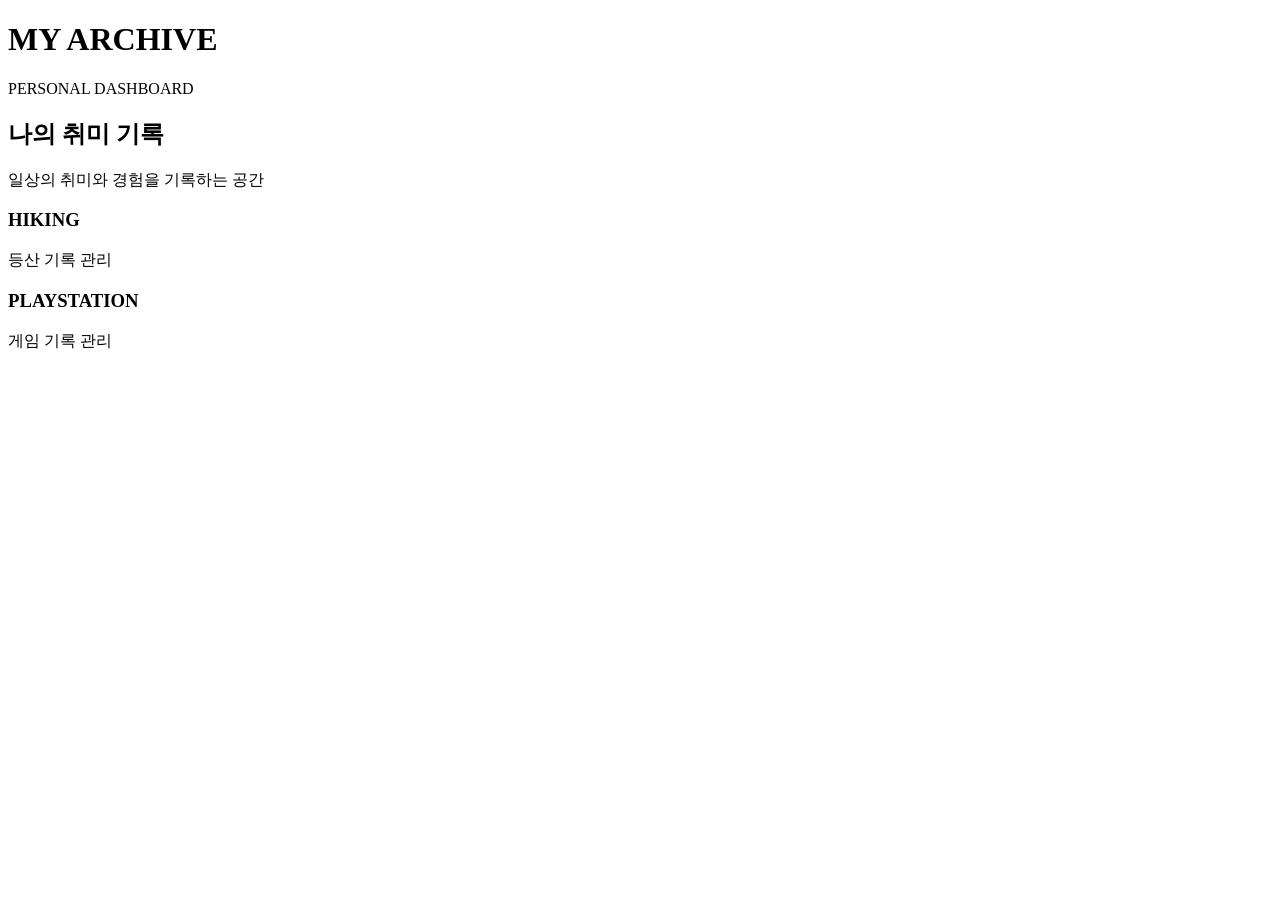
==== index.html @ bcbd9684 "Create index.html" ====
<!DOCTYPE html>
<html lang="ko">
<head>
    <meta charset="UTF-8">
    <meta name="viewport" content="width=device-width, initial-scale=1.0">
    <title>MY HOBBY ARCHIVE</title>

    <link rel="stylesheet" href="style.css">
</head>

<body>

    <!-- 상단 메뉴 -->
    <header>
        <h1>MY ARCHIVE</h1>
    </header>

    <!-- 메인 콘텐츠 -->
    <main>

        <!-- 소개 영역 -->
        <section class="intro">
            <p>PERSONAL DASHBOARD</p>
            <h2>나의 취미 기록</h2>
            <p>일상의 취미와 경험을 기록하는 공간</p>
        </section>

        <!-- 취미 메뉴 -->
        <section class="hobby-section">

            <div class="hobby-card hiking">
                <h3>HIKING</h3>
                <p>등산 기록 관리</p>
            </div>

            <div class="hobby-card playstation">
                <h3>PLAYSTATION</h3>
                <p>게임 기록 관리</p>
            </div>

        </section>

    </main>

    <script src="script.js"></script>

</body>
</html>
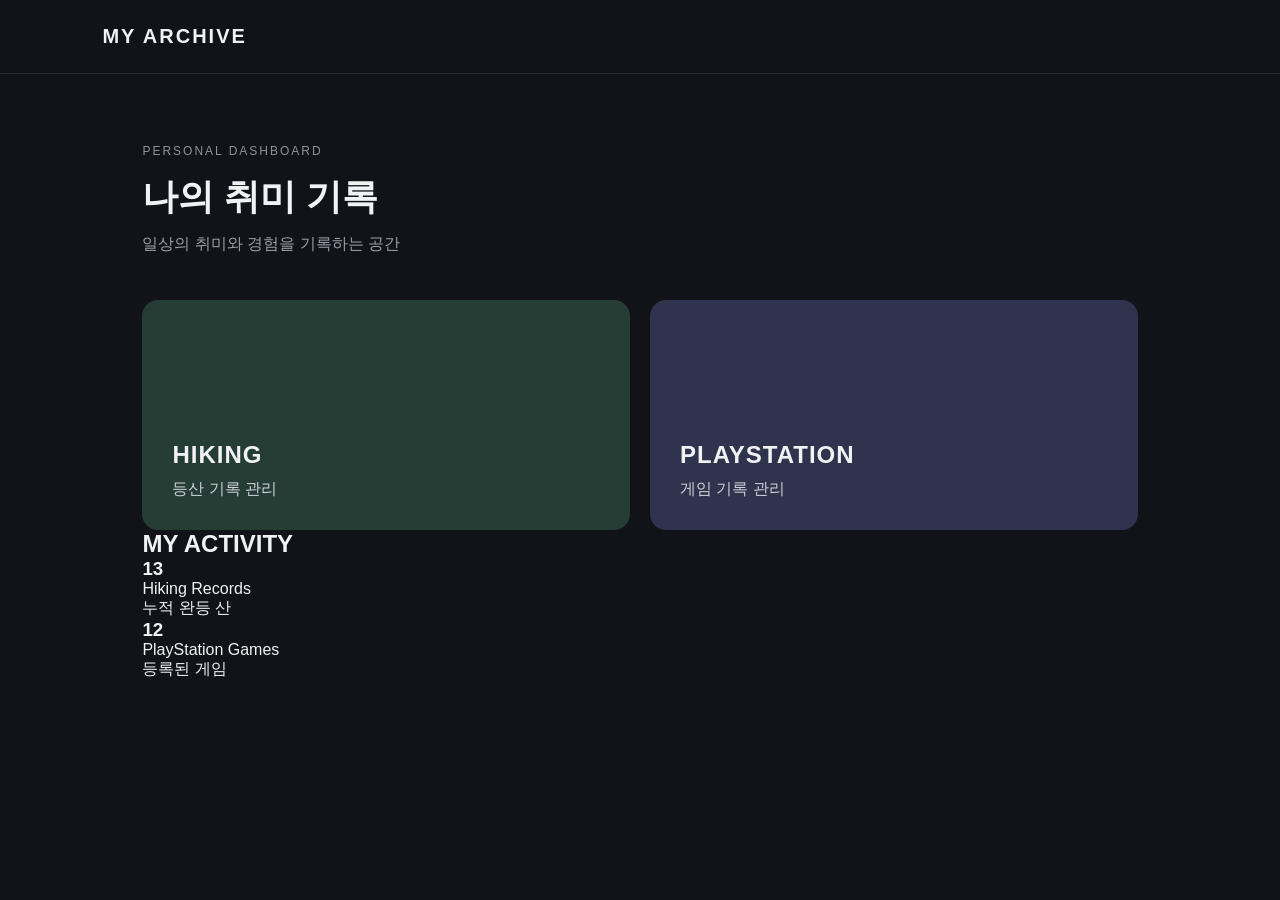
==== commit abbb7a86: "Add activity statistics section to index.html" ====
--- a/index.html
+++ b/index.html
@@ -40,6 +40,30 @@
             </div>
 
         </section>
+        
+        <!-- 활동 통계 영역 -->
+        <section class="activity-section">
+
+            <h2>MY ACTIVITY</h2>
+
+            <div class="activity-grid">
+
+                <div class="activity-card">
+                    <h3>13</h3>
+                    <p>Hiking Records</p>
+                    <span>누적 완등 산</span>
+                </div>
+
+                <div class="activity-card">
+                    <h3>12</h3>
+                    <p>PlayStation Games</p>
+                    <span>등록된 게임</span>
+                </div>
+
+            </div>
+
+        </section>
+
 
     </main>
 
--- a/style.css
+++ b/style.css
@@ -0,0 +1,117 @@
+
+/* 기본 설정 */
+* {
+    margin: 0;
+    padding: 0;
+    box-sizing: border-box;
+}
+
+body {
+    background-color: #111318;
+    color: #F1F2F4;
+    font-family: Arial, sans-serif;
+}
+
+/* 상단 메뉴 */
+header {
+    padding: 25px 8%;
+    border-bottom: 1px solid #292C33;
+}
+
+header h1 {
+    font-size: 20px;
+    letter-spacing: 2px;
+}
+
+/* 메인 영역 */
+main {
+    max-width: 1200px;
+    margin: 0 auto;
+    padding: 70px 8%;
+}
+
+/* 소개 영역 */
+.intro {
+    margin-bottom: 45px;
+}
+
+.intro p:first-child {
+    color: #8D929E;
+    font-size: 12px;
+    letter-spacing: 2px;
+    margin-bottom: 15px;
+}
+
+.intro h2 {
+    font-size: 36px;
+    margin-bottom: 12px;
+}
+
+.intro p:last-child {
+    color: #9A9FAB;
+}
+
+/* 취미 카드 */
+.hobby-section {
+    display: grid;
+    grid-template-columns: repeat(2, 1fr);
+    gap: 20px;
+}
+
+.hobby-card {
+    min-height: 230px;
+    padding: 30px;
+    border-radius: 16px;
+    display: flex;
+    flex-direction: column;
+    justify-content: flex-end;
+    transition: transform 0.3s;
+    cursor: pointer;
+}
+
+.hobby-card:hover {
+    transform: translateY(-5px);
+}
+
+.hiking {
+    background-color: #263D35;
+}
+
+.playstation {
+    background-color: #30334D;
+}
+
+.hobby-card h3 {
+    font-size: 24px;
+    margin-bottom: 10px;
+    letter-spacing: 1px;
+}
+
+.hobby-card p {
+    color: #CDD0D8;
+}
+
+/* 모바일 대응 */
+@media (max-width: 650px) {
+
+    header {
+        padding: 20px;
+    }
+
+    main {
+        padding: 45px 20px;
+    }
+
+    .intro h2 {
+        font-size: 28px;
+    }
+
+    .hobby-section {
+        grid-template-columns: 1fr;
+        gap: 15px;
+    }
+
+    .hobby-card {
+        min-height: 180px;
+    }
+}
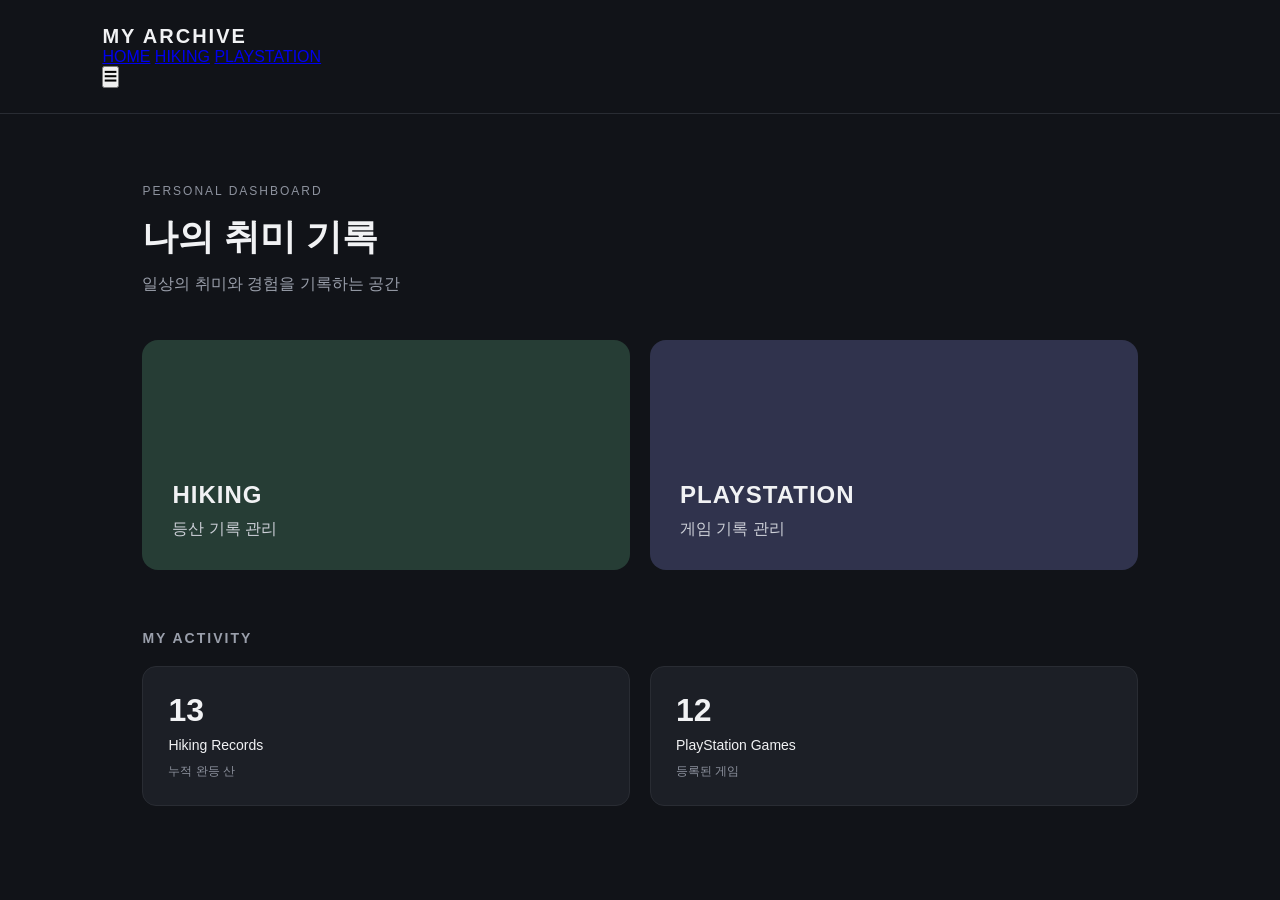
==== commit f5bbe755: "Refactor header with navigation and logo Updated header structure with navigation menu and logo." ====
--- a/index.html
+++ b/index.html
@@ -12,9 +12,23 @@
 <body>
 
     <!-- 상단 메뉴 -->
-    <header>
-        <h1>MY ARCHIVE</h1>
+
+    <header class="header">
+    
+        <h1 class="logo">MY ARCHIVE</h1>
+    
+        <nav class="nav-menu">
+            <a href="index.html">HOME</a>
+            <a href="#hiking">HIKING</a>
+            <a href="#playstation">PLAYSTATION</a>
+        </nav>
+    
+        <button class="menu-button" aria-label="메뉴 열기">
+            ☰
+        </button>
+    
     </header>
+
 
     <!-- 메인 콘텐츠 -->
     <main>
--- a/style.css
+++ b/style.css
@@ -115,3 +115,58 @@
         min-height: 180px;
     }
 }
+
+
+/* 활동 통계 영역 */
+.activity-section {
+    margin-top: 60px;
+}
+
+.activity-section > h2 {
+    font-size: 14px;
+    letter-spacing: 2px;
+    color: #9A9FAB;
+    margin-bottom: 20px;
+}
+
+.activity-grid {
+    display: grid;
+    grid-template-columns: repeat(2, 1fr);
+    gap: 20px;
+}
+
+.activity-card {
+    background-color: #1C1F26;
+    border: 1px solid #292C33;
+    border-radius: 14px;
+    padding: 25px;
+}
+
+.activity-card h3 {
+    font-size: 32px;
+    margin-bottom: 8px;
+}
+
+.activity-card p {
+    font-size: 14px;
+    margin-bottom: 8px;
+}
+
+.activity-card span {
+    font-size: 12px;
+    color: #8D929E;
+}
+
+/* 모바일 대응 */
+@media (max-width: 650px) {
+
+    .activity-section {
+        margin-top: 45px;
+    }
+
+    .activity-grid {
+        grid-template-columns: 1fr;
+        gap: 12px;
+    }
+
+}
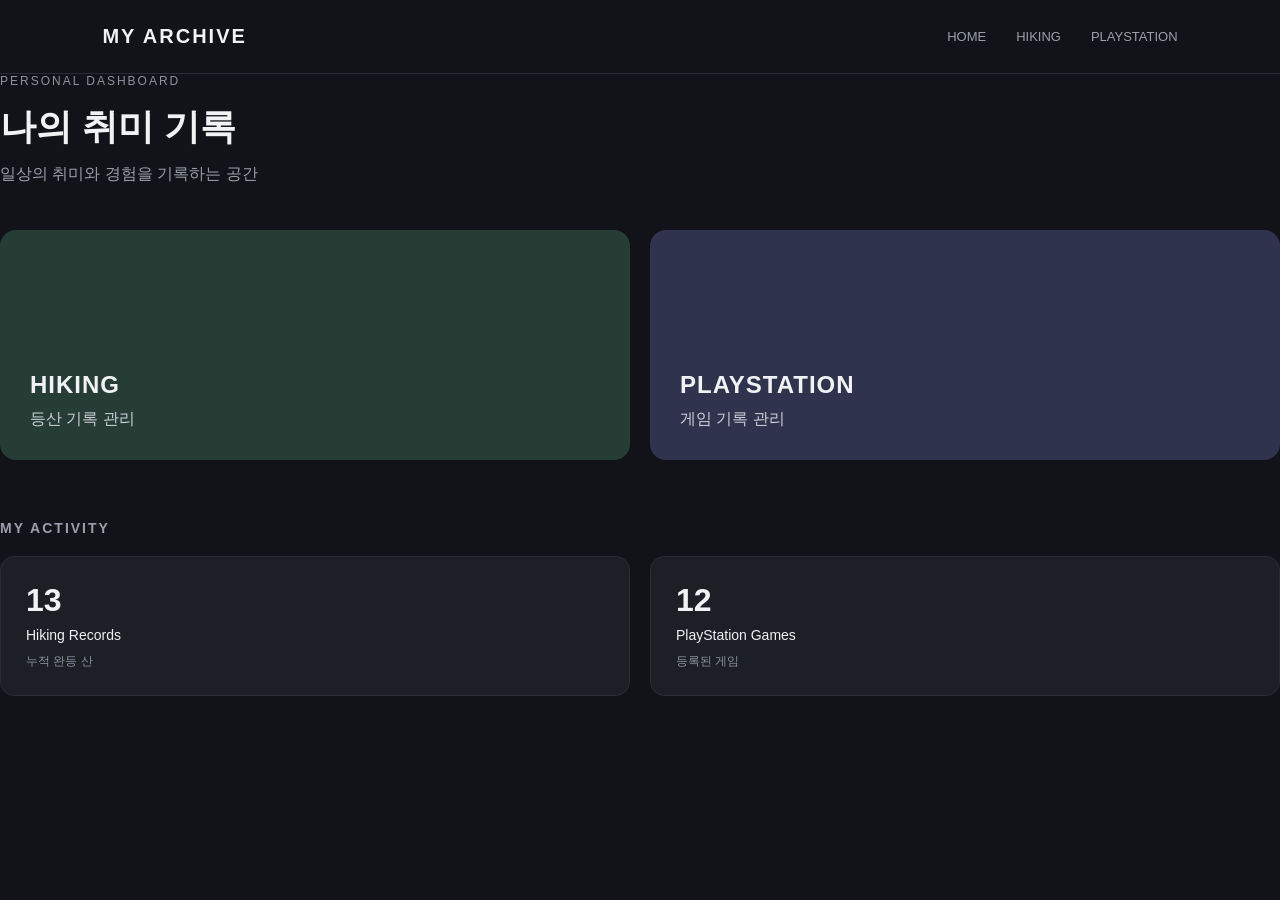
==== commit 05c6d89d: "Add IDs to hobby card divs in index.html" ====
--- a/index.html
+++ b/index.html
@@ -43,12 +43,12 @@
         <!-- 취미 메뉴 -->
         <section class="hobby-section">
 
-            <div class="hobby-card hiking">
+            <div class="hobby-card hiking" id="hiking">
                 <h3>HIKING</h3>
                 <p>등산 기록 관리</p>
             </div>
 
-            <div class="hobby-card playstation">
+            <div class="hobby-card playstation" id="playstation">
                 <h3>PLAYSTATION</h3>
                 <p>게임 기록 관리</p>
             </div>
--- a/style.css
+++ b/style.css
@@ -12,23 +12,80 @@
     font-family: Arial, sans-serif;
 }
 
+
 /* 상단 메뉴 */
-header {
+.header {
+    display: flex;
+    justify-content: space-between;
+    align-items: center;
+
     padding: 25px 8%;
     border-bottom: 1px solid #292C33;
 }
 
-header h1 {
+.logo {
     font-size: 20px;
     letter-spacing: 2px;
 }
 
-/* 메인 영역 */
-main {
-    max-width: 1200px;
-    margin: 0 auto;
-    padding: 70px 8%;
-}
+.nav-menu {
+    display: flex;
+    align-items: center;
+    gap: 30px;
+}
+
+.nav-menu a {
+    color: #9A9FAB;
+    text-decoration: none;
+    font-size: 13px;
+    transition: color 0.2s;
+}
+
+.nav-menu a:hover {
+    color: #FFFFFF;
+}
+
+.menu-button {
+    display: none;
+    background: none;
+    border: none;
+    color: #FFFFFF;
+    font-size: 25px;
+    cursor: pointer;
+}
+
+/* 모바일 대응 */
+@media (max-width: 650px) {
+
+    .header {
+        padding: 20px;
+        position: relative;
+    }
+
+    .nav-menu {
+        display: none;
+        flex-direction: column;
+        position: absolute;
+        top: 100%;
+        right: 20px;
+        gap: 20px;
+        padding: 20px;
+        background-color: #1C1F26;
+        border: 1px solid #292C33;
+        border-radius: 10px;
+        z-index: 100;
+    }
+    
+    .nav-menu.active {
+        display: flex;
+    }
+
+    .menu-button {
+        display: block;
+    }
+
+}
+
 
 /* 소개 영역 */
 .intro {
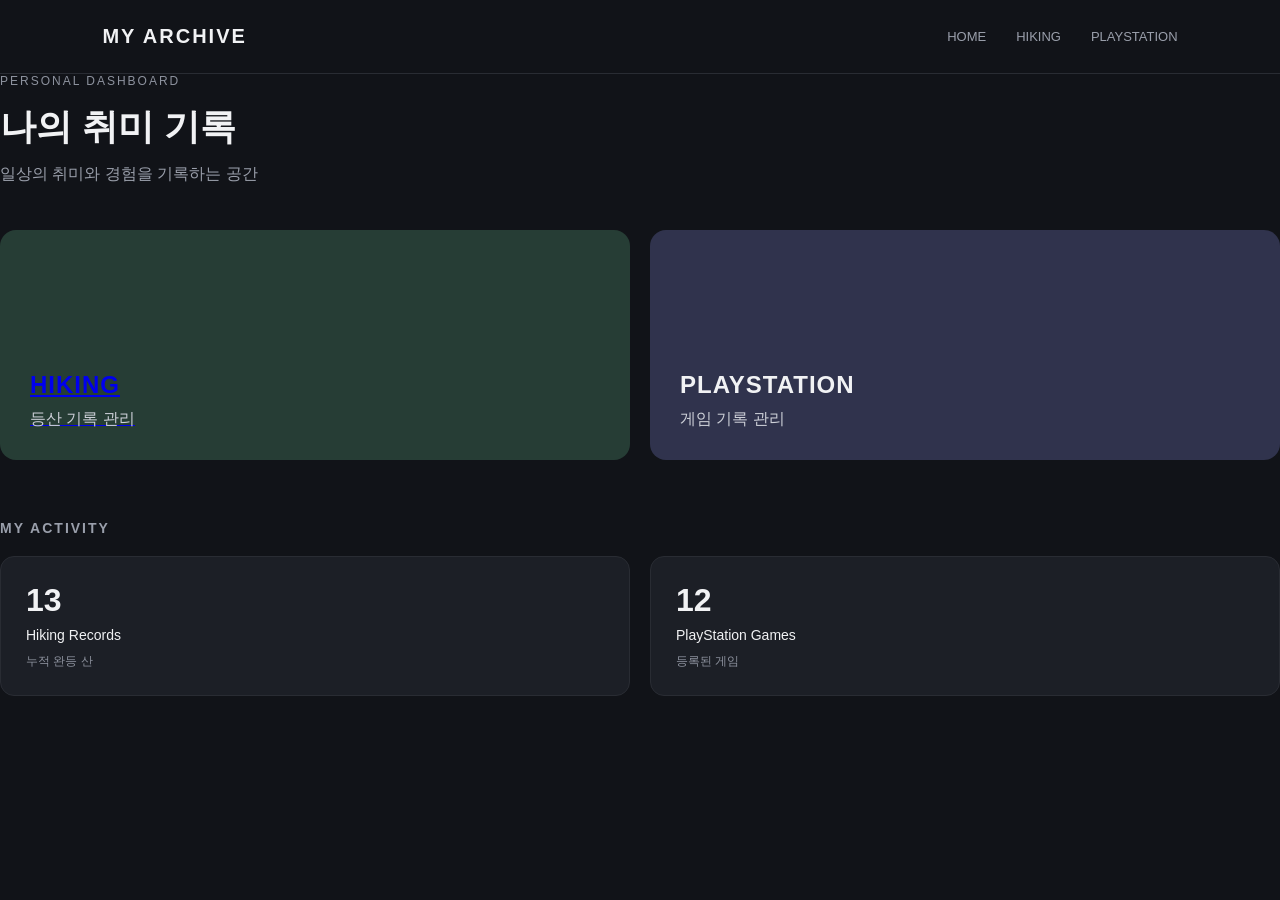
==== commit b87c0aac: "Wrap hiking card in anchor tag for navigation" ====
--- a/index.html
+++ b/index.html
@@ -43,10 +43,10 @@
         <!-- 취미 메뉴 -->
         <section class="hobby-section">
 
-            <div class="hobby-card hiking" id="hiking">
+            <a href="hiking.html" class="hobby-card hiking" id="hiking">
                 <h3>HIKING</h3>
                 <p>등산 기록 관리</p>
-            </div>
+            </a>
 
             <div class="hobby-card playstation" id="playstation">
                 <h3>PLAYSTATION</h3>
--- a/style.css
+++ b/style.css
@@ -1,3 +1,6 @@
+html {
+    scroll-behavior: smooth;
+}
 
 /* 기본 설정 */
 * {
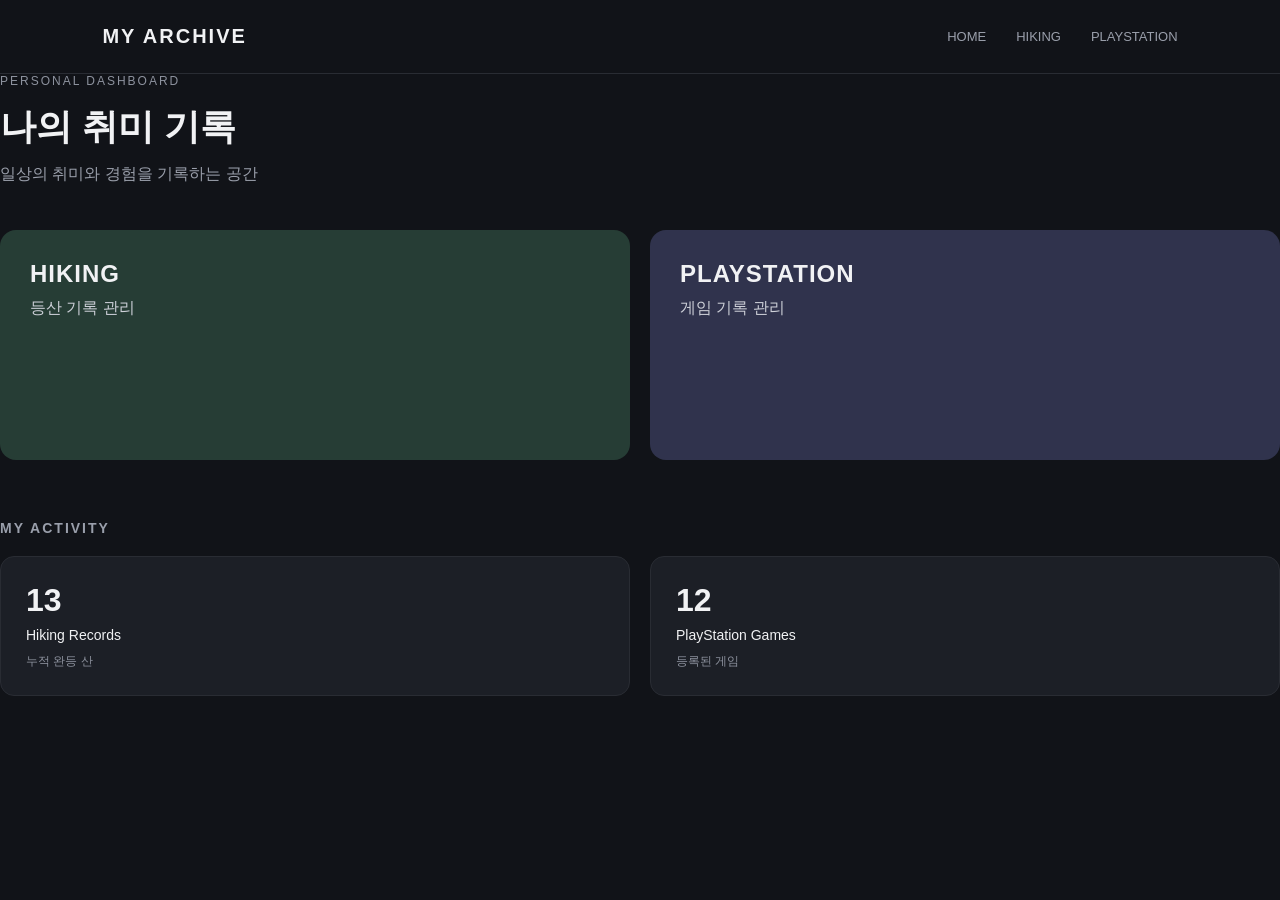
==== commit c1b51e54: "Update index.html" ====
--- a/index.html
+++ b/index.html
@@ -19,7 +19,7 @@
     
         <nav class="nav-menu">
             <a href="index.html">HOME</a>
-            <a href="#hiking">HIKING</a>
+            <a href="hiking.html">HIKING</a>
             <a href="#playstation">PLAYSTATION</a>
         </nav>
     
--- a/style.css
+++ b/style.css
@@ -230,3 +230,9 @@
     }
 
 }
+
+.hobby-card {
+    display: block;
+    text-decoration: none;
+    color: inherit;
+}
